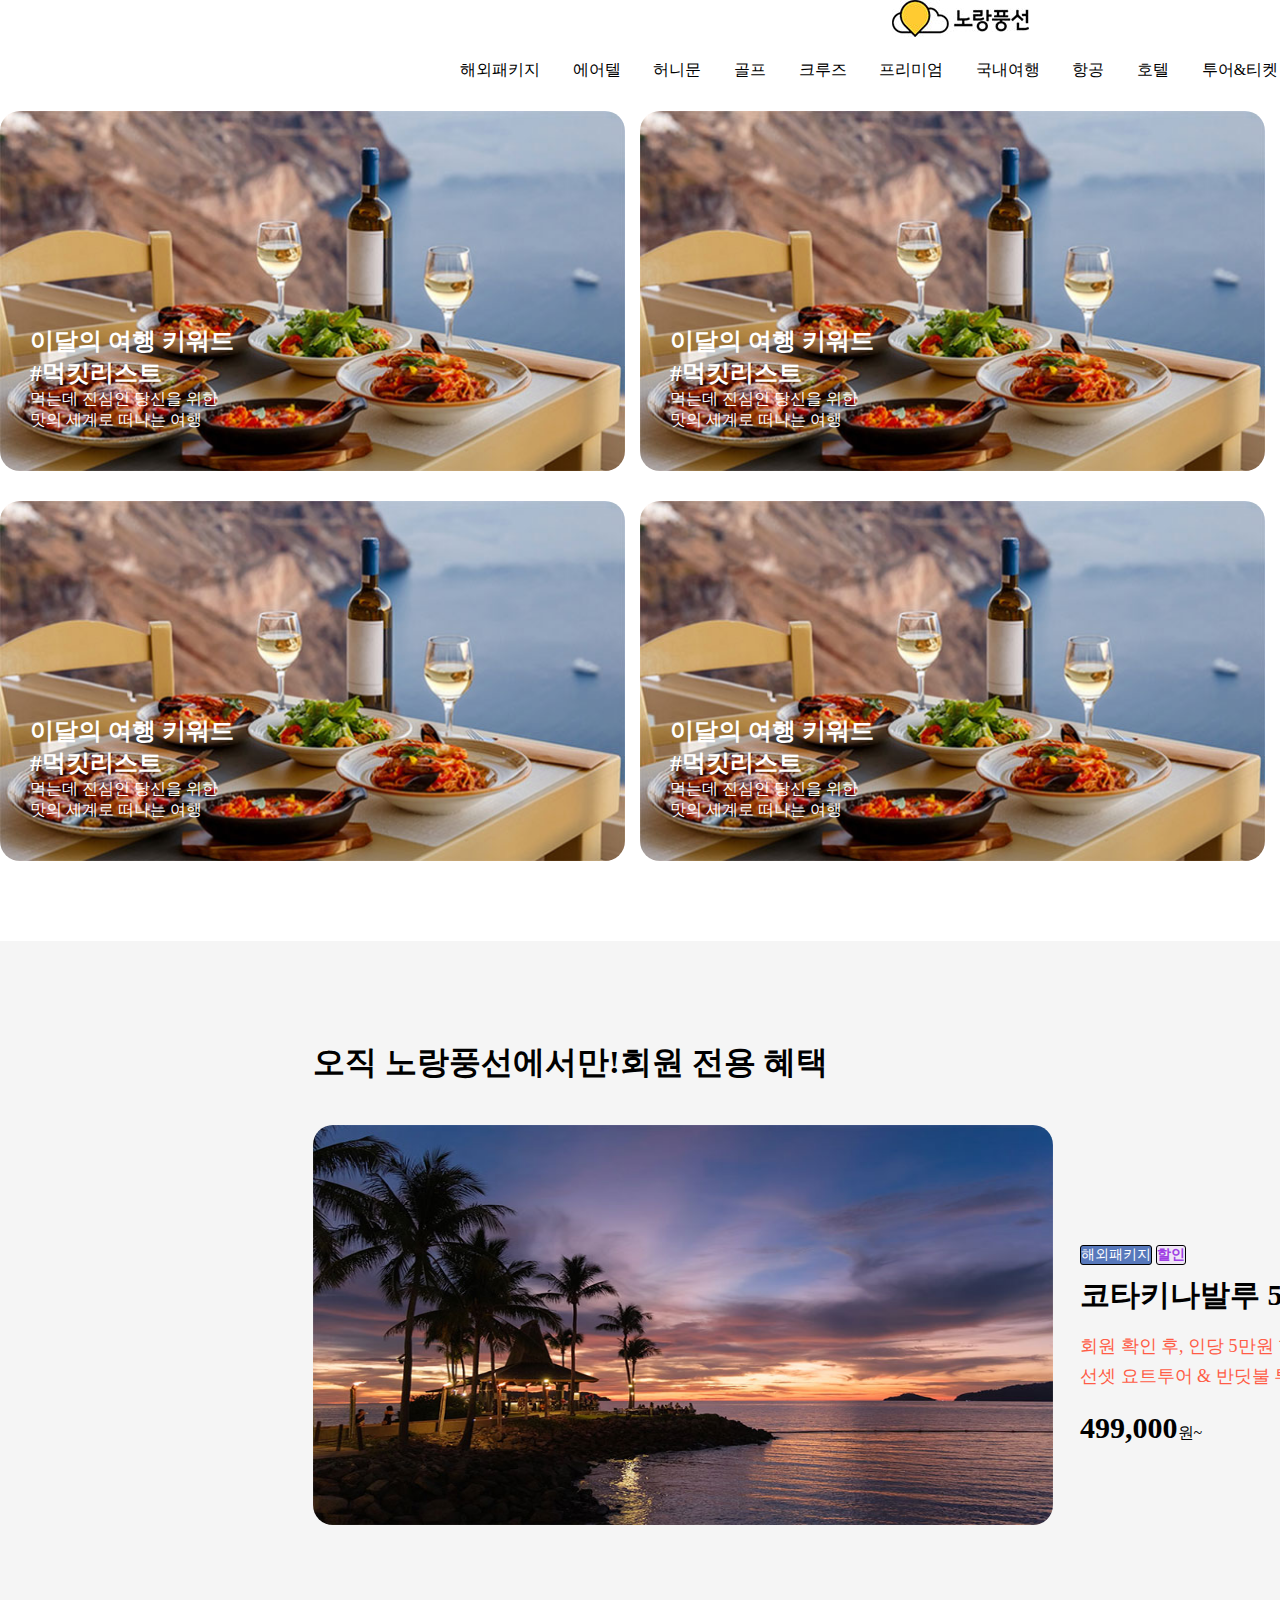
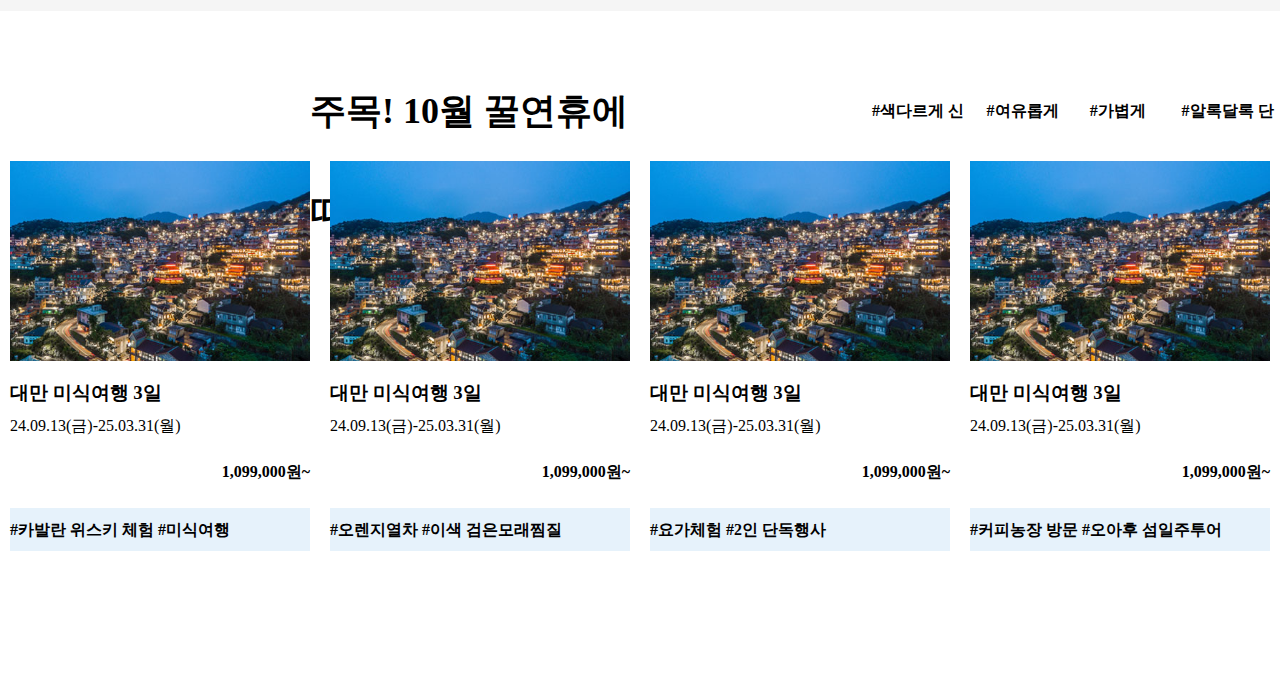
==== index.html @ 2c936b86 "Update and rename 노랑풍선.html to index.html" ====
<!DOCTYPE html>
<html lang="ko">
<head>
    <meta charset="UTF-8">
    <meta name="viewport" content="width=device-width, initial-scale=1.0">
    <title>노랑풍선</title>
    <link rel="stylesheet" href="css/02.css" />
</head>
<body>
    <div class="header">
        <h1>
          <a href="https://www.ybtour.co.kr/">
              <img src="img/노랑풍선-00로고.jpg" alt="이미지" />
          </a>
        </h1>
        <ul class="nav">
            <li><a href="https://pkg.ybtour.co.kr/product/main.yb?menu=PKG&dspSid=AA00000">해외패키지</a></li>
            <li><a href="https://pkg.ybtour.co.kr/product/main.yb?menu=FIT&dspSid=AB00000">에어텔</a></li>
            <li><a href="https://pkg.ybtour.co.kr/product/main.yb?menu=HYM&dspSid=AG00000">허니문</a></li>
            <li><a href="https://pkg.ybtour.co.kr/product/main.yb?menu=GLF&dspSid=AH00000">골프</a></li>
            <li><a href="https://pkg.ybtour.co.kr/product/main.yb?menu=CRS&dspSid=AL00000">크루즈</a></li>
            <li><a href="https://pkg.ybtour.co.kr/product/main.yb?menu=YBP&dspSid=AE00000">프리미엄</a></li>
            <li><a href="https://pkg.ybtour.co.kr/product/main.yb?menu=DMT&dspSid=AD00000">국내여행</a></li>
            <li><a href="https://fly.ybtour.co.kr/findAirSearch.lts">항공</a></li>
            <li><a href="https://fit.ybtour.co.kr/hotel/hotel-main">호텔</a></li>
            <li><a href="https://ota.ybtour.co.kr/activity-main">투어&티켓</a></li>
            <li><a href="https://ota.ybtour.co.kr/rent-main">렌터카</a></li>
            <li><a href="https://pkg.ybtour.co.kr/utility/bizTravel.yb">기업/단체</a></li>
         </ul>
      </div><!--.header end -->


      <div class="menu">
          <div class="section">
            <img src="img/노랑풍선-01.jpg" alt="이미지" />
            <div class="text_01">
                <h2>이달의 여행 키워드<br/>
                #먹킷리스트</h2>
                <p>먹는데 진심인 당신을 위한<br/>
                맛의 세계로 떠나는 여행</p>
            </div><!-- .text_01 end -->
          </div><!-- .section end -->
          <div class="section">
            <img src="img/노랑풍선-01.jpg" alt="이미지" />
            <div class="text_01">
                <h2>이달의 여행 키워드<br/>
                #먹킷리스트</h2>
                <p>먹는데 진심인 당신을 위한<br/>
                맛의 세계로 떠나는 여행</p>
            </div><!-- .text_01 end -->
          </div><!-- .section end -->
      </div> <!-- .menu end -->
     
     
      <div class="menu">
        <div class="section">
          <img src="img/노랑풍선-01.jpg" alt="이미지" />
          <div class="text_01">
              <h2>이달의 여행 키워드<br/>
              #먹킷리스트</h2>
              <p>먹는데 진심인 당신을 위한<br/>
              맛의 세계로 떠나는 여행</p>
          </div><!-- .text_01 end -->
        </div><!-- .section end -->
        <div class="section">
          <img src="img/노랑풍선-01.jpg" alt="이미지" />
          <div class="text_01">
              <h2>이달의 여행 키워드<br/>
              #먹킷리스트</h2>
              <p>먹는데 진심인 당신을 위한<br/>
              맛의 세계로 떠나는 여행</p>
          </div><!-- .text_01 end -->
        </div><!-- .section end -->
    </div> <!-- .menu end -->

      
    <div class="section_001">
        <h1>오직 노랑풍선에서만!회원 전용 혜택</h1>
        <div class="image_001">
            <img src="img/노랑풍선-02.jpg" alt="이미지" />
            <div class="text_001">
                <li>해외패키지</li>
                <h3>할인</h3>
                <h2>코타키나발루 5일 #시타딘 호텔</h2>
                <p>회원 확인 후, 인당 5만원 할인 적용<br/>
                선셋 요트투어 & 반딧불 투어 포함가</p>
                <span>499,000</span><a>원~</a>
                
            </div><!-- .text_001 end -->
        </div><!-- .image_001 end -->
    </div><!-- .section_001 end -->
  
    <div class="section-501">
        <h3>주목! 10월 꿀연휴에 떠나보자</h3>
        <ul class="menu-501">
            <li>#색다르게 신상여행</li>&emsp;
            <li>#여유롭게 장거리</li>&emsp;
            <li>#가볍게 단거리</li>&emsp;
            <li>#알록달록 단풍여행</li>
        </ul><!-- .menu-501 end -->
    </div><!-- .section-501 end -->

    <div class="section_159">
        <div class="item_160">
            <img src="img/노랑풍선-03.jpg" alt="이미지" />
            <div class="text_160">
                <h3>대만 미식여행 3일</h3>
                <p>24.09.13(금)-25.03.31(월)</p>
                <strong>1,099,000원~</strong>
                <h4>#카발란 위스키 체험 #미식여행</h4>
                
            </div> <!-- .text_160 end -->
        </div><!-- .item_160 end -->
  
        <div class="item_160">
            <img src="img/노랑풍선-03.jpg" alt="이미지" />
            <div class="text_160">
                <h3>대만 미식여행 3일</h3>
                <p>24.09.13(금)-25.03.31(월)</p>
                <strong>1,099,000원~</strong>
                <h4>#오렌지열차 #이색 검은모래찜질</h4>
            </div> <!-- .text_160 end -->
        </div><!-- .item_160 end -->

        <div class="item_160">
            <img src="img/노랑풍선-03.jpg" alt="이미지" />
            <div class="text_160">
                <h3>대만 미식여행 3일</h3>
                <p>24.09.13(금)-25.03.31(월)</p>
                <strong>1,099,000원~</strong>
                <h4>#요가체험 #2인 단독행사</h4>
            </div> <!-- .text_160 end -->
        </div><!-- .item_160 end -->
  
        <div class="item_160">
            <img src="img/노랑풍선-03.jpg" alt="이미지" />
            <div class="text_160">
                <h3>대만 미식여행 3일</h3>
                <p>24.09.13(금)-25.03.31(월)</p>
                <strong>1,099,000원~</strong>
                <h4>#커피농장 방문 #오아후 섬일주투어</h4>
            </div> <!-- .text_160 end -->
        </div><!-- .item_160 end -->
    </div><!-- .section_159 end -->

    <div class="item_546">

    </div>



</body>
</html>
---- css/02.css ----
@charset "htf-8";

*{
    margin: 0;
    padding: 0;
}
li {
    list-style: none;
}
a {
    text-decoration: none;
    color: inherit;
}
.header {
    background-color: #ffffff;
    width: 1920px;
    text-align: center;
}
.header .nav {
    background-color: #ffffff;
    width: 1000px;
    display: flex;
    justify-content: space-between;
    margin: 0 auto;
    padding-bottom: 30px;
    padding-top: 15px;
}

.menu {
    width: 1280px;
    display: flex;
    background-color: #ffffff;
    margin: 0 auto;
    padding-bottom: 30px;
}
.section {
    width: 1280px;
    height: 360px;
    position: relative;
    margin: 0 auto;
}
.section img {
    width: 625px;
    height: 100%;
    object-fit: cover;
    border-radius: 20px;
}
.section .text_01 {
    position: absolute;
    bottom: 40px;
    left: 30px;
    color: #ffffff;
}


.section_001 {
    width: 1920px;
    height: 670px;
    background-color: #f5f5f5;
    margin-top: 50px;
    
    
}
.section_001 h1 {
    padding-top: 100px;
    padding-bottom: 40px;
    margin-left: 313px;
    
    
    
}

.section_001 .image_001 {
   width: 1920px;
   position: relative;
}

.section_001 .image_001 img {
    width: 740px;
    height: 400px;
    border-radius: 20px; 
    display: block;
    margin-left: 313px;
    
    
}
.section_001 .image_001 .text_001 {
    width: 100%;
    position: absolute;
    top: 120px;
    left: 1080px;
}
.section_001 .image_001 .text_001 li {
    display: inline-block;
    font-size: 14px;
    background-color: #5778bb;
    color: #ffffff;
    border-radius: 3px;
    border: 1px solid black;
    margin-bottom: 10px;
}
.section_001 .image_001 .text_001 h3 {
    display: inline-block;
    font-size: 14px;
    background-color: #efe5f6;
    color: #a03fe4;
    border-radius: 3px;
    border: 1px solid black;
}
.section_001 .image_001 .text_001 h2 {
    font-size: 30px;
    margin-bottom: 15px;
}
.section_001 .image_001 .text_001 p {
    font-size: 18px;
    color: #ff5c46;
    font-weight: 500;
    line-height: 30px;
    margin-bottom: 20px;
}
.section_001 .image_001 .text_001 span {
    font-size: 30px;
    font-weight: 600;
}
.section_001 .image_001 .text_001 a {
    font-size: 16px;
}

.section-501 {
    display: flex;
    height: 100px;
    margin-top: 50px;
}
.section-501 h3 {
    margin-left: 310px;
    font-size: 36px;
    line-height: 100px;
}

.section-501 .menu-501{
   display: flex;
   margin-left: 219px;
   background-color: #ffffff;
   font-size: 16px;
   font-weight: 600;
   line-height: 100px;
}
.section-501 .menu-501 li {
    justify-content: space-between;
}


.section_159 {
    width: 1280px;
    height: 320px;
    background-color: #ffffff;
    display: flex;
    margin: 0 auto;
    
}
.section_159 .item_160{
    margin: 0 auto;
}
.section_159 img {
    width: 300px;
    height: 200px;
    padding-bottom: 15px;
}
.section_159 .item_160 .text_160 h3{
    padding-bottom: 10px;
}
.section_159 .item_160 .text_160 p {
    padding-bottom: 25px;
}
.section_159 .item_160 .text_160 strong {
    text-align: right;
    display: block;
}


.section_999 {
    width: 1280px;
    height: 100px;
    background-color: #ffffff;
    margin: 0 auto;
    display: flex;
}
.section_999 .text_987 {
    display: flex;
}

.section_159 .item_160 .text_160 h4 {
    background-color: #e6f2fb;
    margin-top: 25px;
    font-size: 16px;
    height: 43px;
    line-height: 43px;
}

.item_546 {
    width: 1920px;
    height: 200px;
    background-color: #ffffff;
}
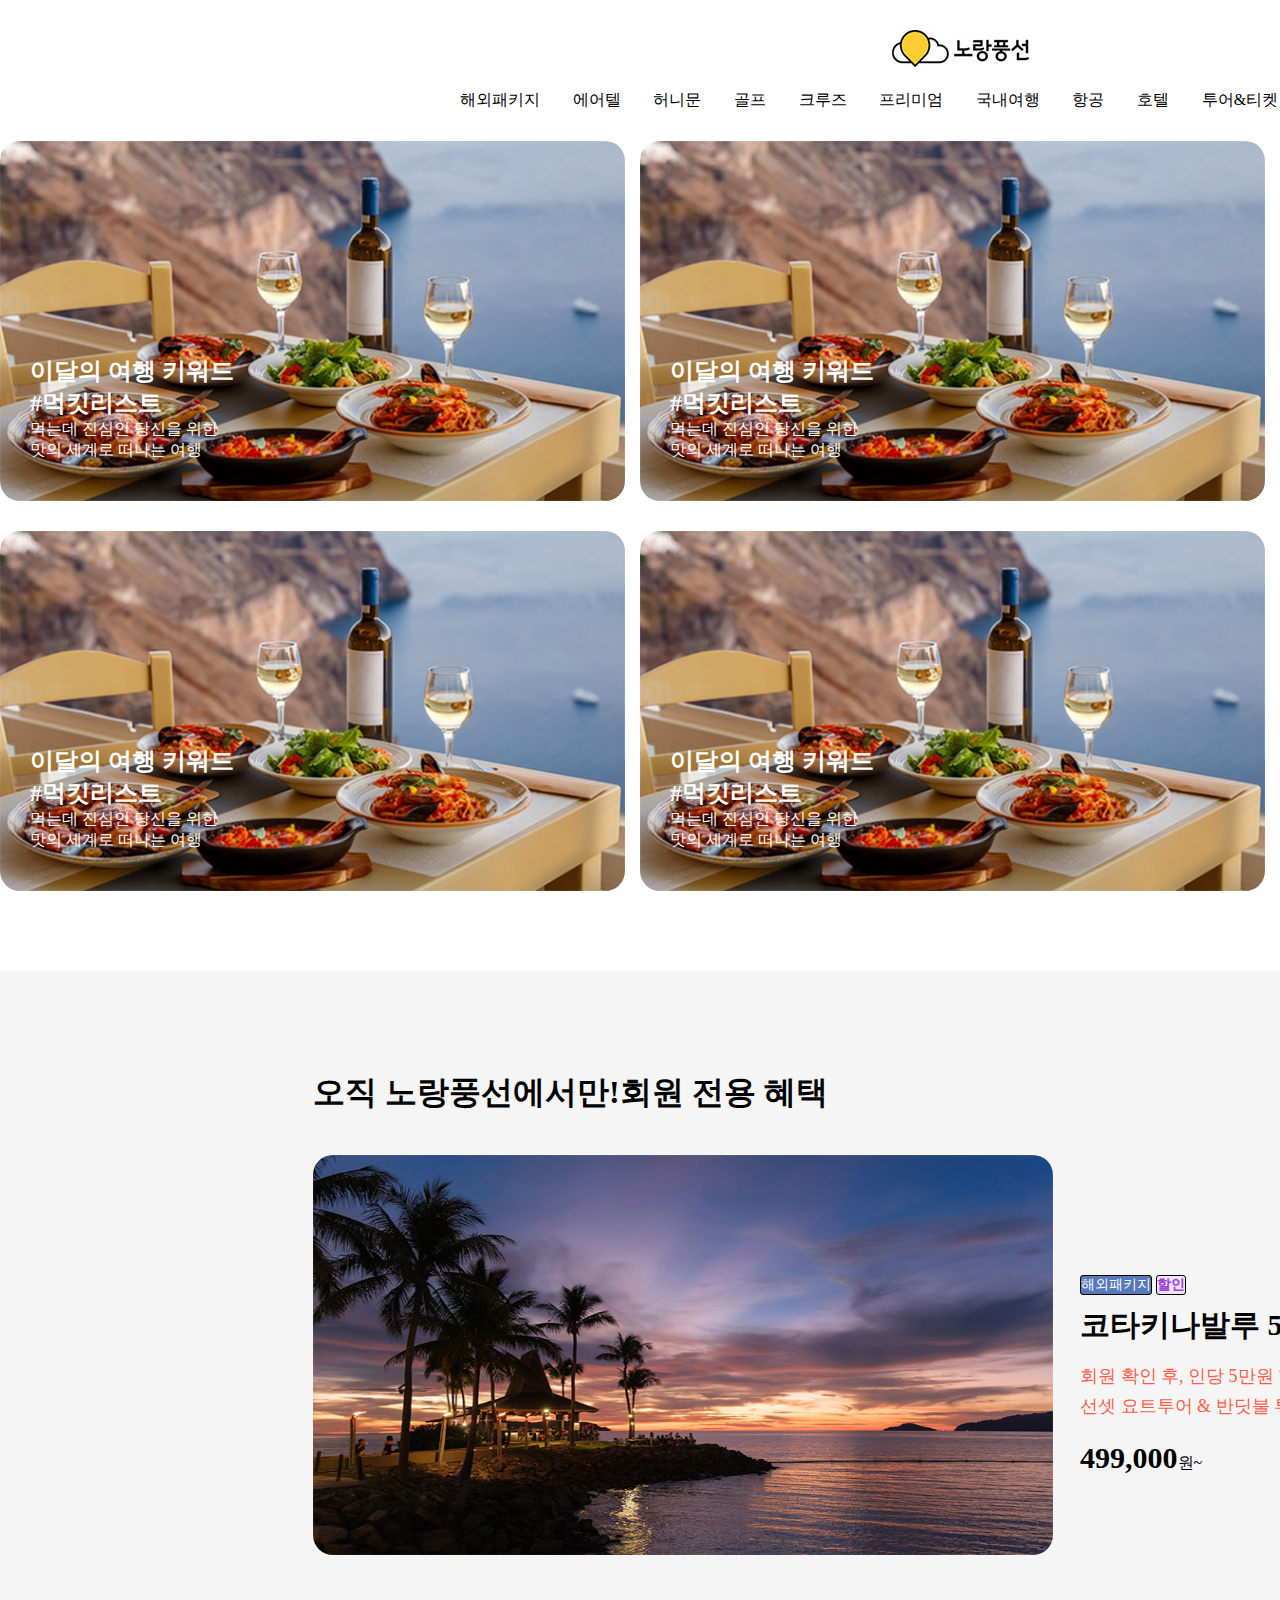
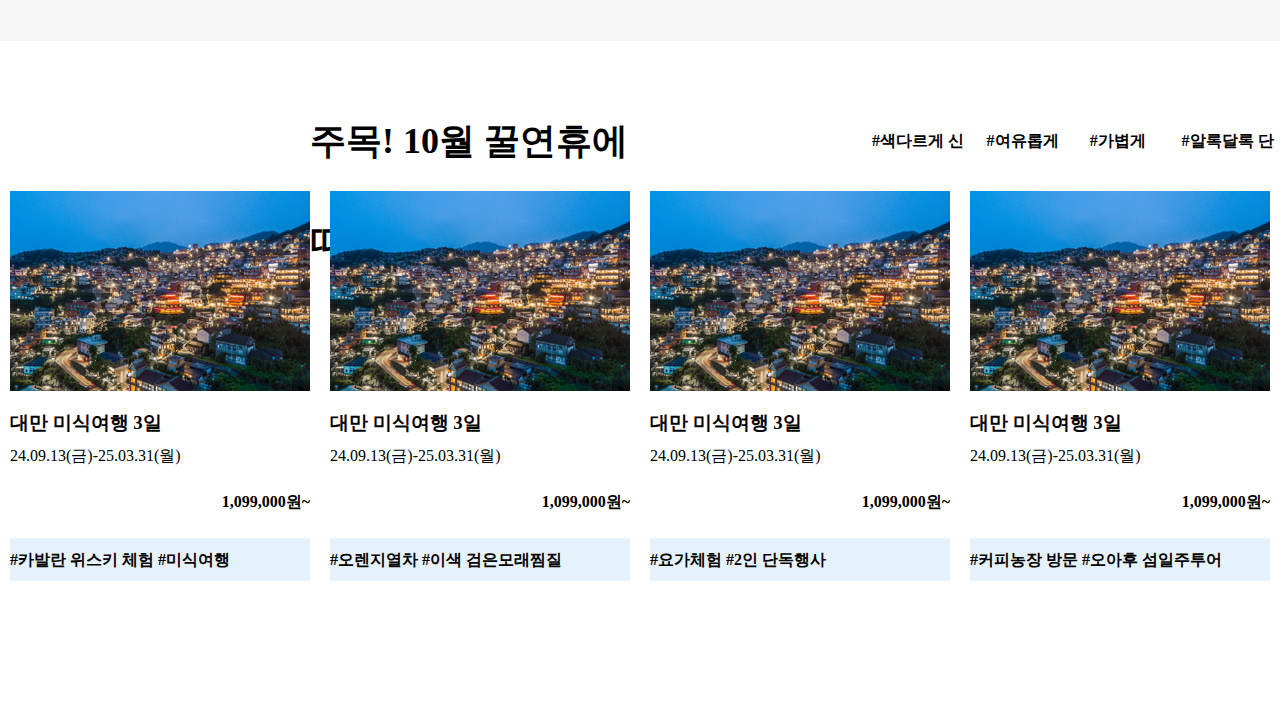
==== commit 729f1077: "Add files via upload" ====
--- a/index.html
+++ b/index.html
@@ -150,4 +150,4 @@
 
 
 </body>
-</html>
+</html>--- a/css/02.css
+++ b/css/02.css
@@ -12,6 +12,7 @@
     color: inherit;
 }
 .header {
+    margin-top: 30px;
     background-color: #ffffff;
     width: 1920px;
     text-align: center;
